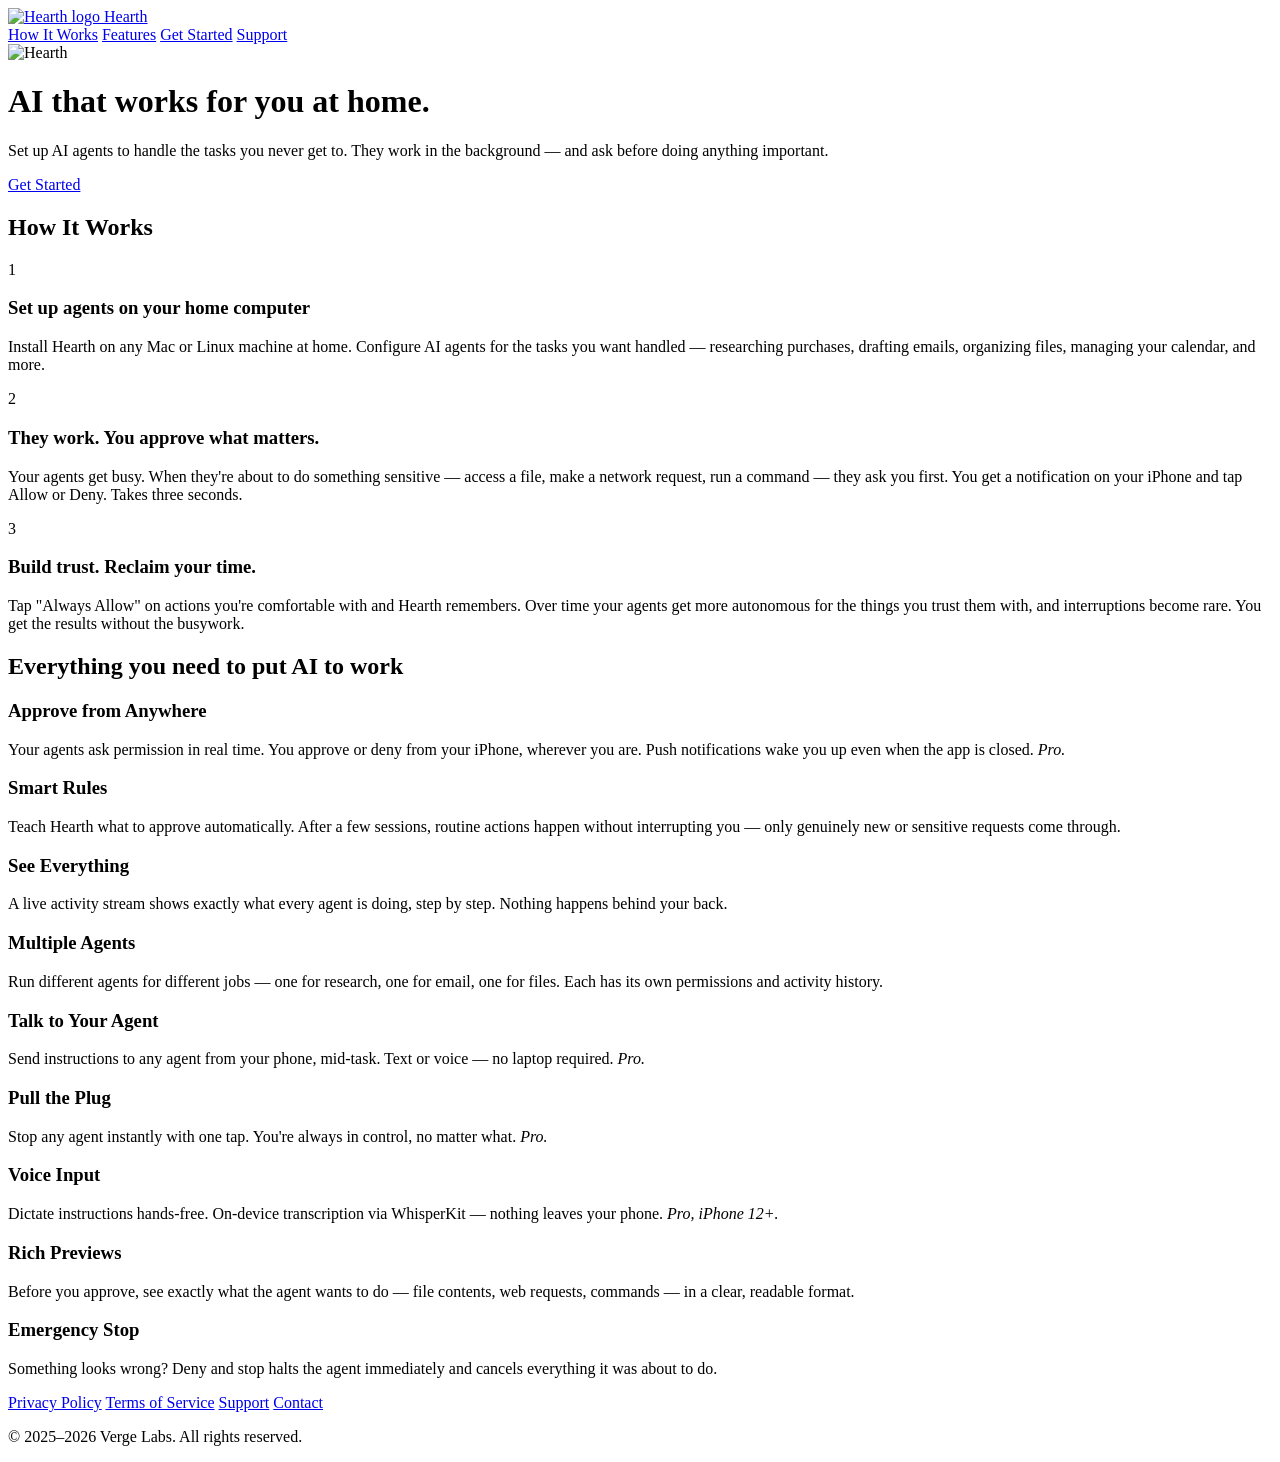
==== index.html @ f6258ebb "Reframe: household agents, Verge Labs, accurate CLI commands" ====
<!DOCTYPE html>
<html lang="en">
<head>
  <meta charset="UTF-8">
  <meta name="viewport" content="width=device-width, initial-scale=1.0">
  <title>Hearth - AI Agents for Everyday Life</title>
  <meta name="description" content="Hearth puts AI agents to work in your home. They handle the tedious stuff — research, emails, scheduling, files — while you stay in complete control from your iPhone.">
  <link rel="icon" type="image/svg+xml" href="hearthcmd.svg">
  <link rel="apple-touch-icon" href="hearthcmd-180.png">
  <link rel="stylesheet" href="style.css">
</head>
<body>
  <nav>
    <div class="container">
      <a href="/" class="brand">
        <img src="hearthcmd.svg" alt="Hearth logo">
        Hearth
      </a>
      <div class="nav-links">
        <a href="#how-it-works">How It Works</a>
        <a href="#features">Features</a>
        <a href="guide.html">Get Started</a>
        <a href="support.html">Support</a>
      </div>
    </div>
  </nav>

  <header class="hero">
    <div class="container">
      <img src="hearthcmd.svg" alt="Hearth" class="hero-logo">
      <h1>AI that works for you at home.</h1>
      <p class="tagline">Set up AI agents to handle the tasks you never get to. They work in the background &mdash; and ask before doing anything important.</p>
      <a href="guide.html" class="cta-button">Get Started</a>
    </div>
  </header>

  <section id="how-it-works">
    <div class="container">
      <h2>How It Works</h2>
      <div class="steps">
        <div class="step">
          <div class="step-number">1</div>
          <div class="step-content">
            <h3>Set up agents on your home computer</h3>
            <p>Install Hearth on any Mac or Linux machine at home. Configure AI agents for the tasks you want handled &mdash; researching purchases, drafting emails, organizing files, managing your calendar, and more.</p>
          </div>
        </div>
        <div class="step">
          <div class="step-number">2</div>
          <div class="step-content">
            <h3>They work. You approve what matters.</h3>
            <p>Your agents get busy. When they're about to do something sensitive &mdash; access a file, make a network request, run a command &mdash; they ask you first. You get a notification on your iPhone and tap Allow or Deny. Takes three seconds.</p>
          </div>
        </div>
        <div class="step">
          <div class="step-number">3</div>
          <div class="step-content">
            <h3>Build trust. Reclaim your time.</h3>
            <p>Tap "Always Allow" on actions you're comfortable with and Hearth remembers. Over time your agents get more autonomous for the things you trust them with, and interruptions become rare. You get the results without the busywork.</p>
          </div>
        </div>
      </div>
    </div>
  </section>

  <section id="features">
    <div class="container">
      <h2>Everything you need to put AI to work</h2>
      <div class="features-grid">
        <div class="feature-card">
          <h3>Approve from Anywhere</h3>
          <p>Your agents ask permission in real time. You approve or deny from your iPhone, wherever you are. Push notifications wake you up even when the app is closed. <em>Pro.</em></p>
        </div>
        <div class="feature-card">
          <h3>Smart Rules</h3>
          <p>Teach Hearth what to approve automatically. After a few sessions, routine actions happen without interrupting you &mdash; only genuinely new or sensitive requests come through.</p>
        </div>
        <div class="feature-card">
          <h3>See Everything</h3>
          <p>A live activity stream shows exactly what every agent is doing, step by step. Nothing happens behind your back.</p>
        </div>
        <div class="feature-card">
          <h3>Multiple Agents</h3>
          <p>Run different agents for different jobs &mdash; one for research, one for email, one for files. Each has its own permissions and activity history.</p>
        </div>
        <div class="feature-card">
          <h3>Talk to Your Agent</h3>
          <p>Send instructions to any agent from your phone, mid-task. Text or voice &mdash; no laptop required. <em>Pro.</em></p>
        </div>
        <div class="feature-card">
          <h3>Pull the Plug</h3>
          <p>Stop any agent instantly with one tap. You're always in control, no matter what. <em>Pro.</em></p>
        </div>
        <div class="feature-card">
          <h3>Voice Input</h3>
          <p>Dictate instructions hands-free. On-device transcription via WhisperKit &mdash; nothing leaves your phone. <em>Pro, iPhone 12+.</em></p>
        </div>
        <div class="feature-card">
          <h3>Rich Previews</h3>
          <p>Before you approve, see exactly what the agent wants to do &mdash; file contents, web requests, commands &mdash; in a clear, readable format.</p>
        </div>
        <div class="feature-card">
          <h3>Emergency Stop</h3>
          <p>Something looks wrong? Deny and stop halts the agent immediately and cancels everything it was about to do.</p>
        </div>
      </div>
    </div>
  </section>

  <footer>
    <div class="container">
      <div class="footer-links">
        <a href="privacy.html">Privacy Policy</a>
        <a href="terms.html">Terms of Service</a>
        <a href="support.html">Support</a>
        <a href="mailto:support@hearthcmd.com">Contact</a>
      </div>
      <p class="copyright">&copy; 2025&ndash;2026 Verge Labs. All rights reserved.</p>
    </div>
  </footer>
</body>
</html>
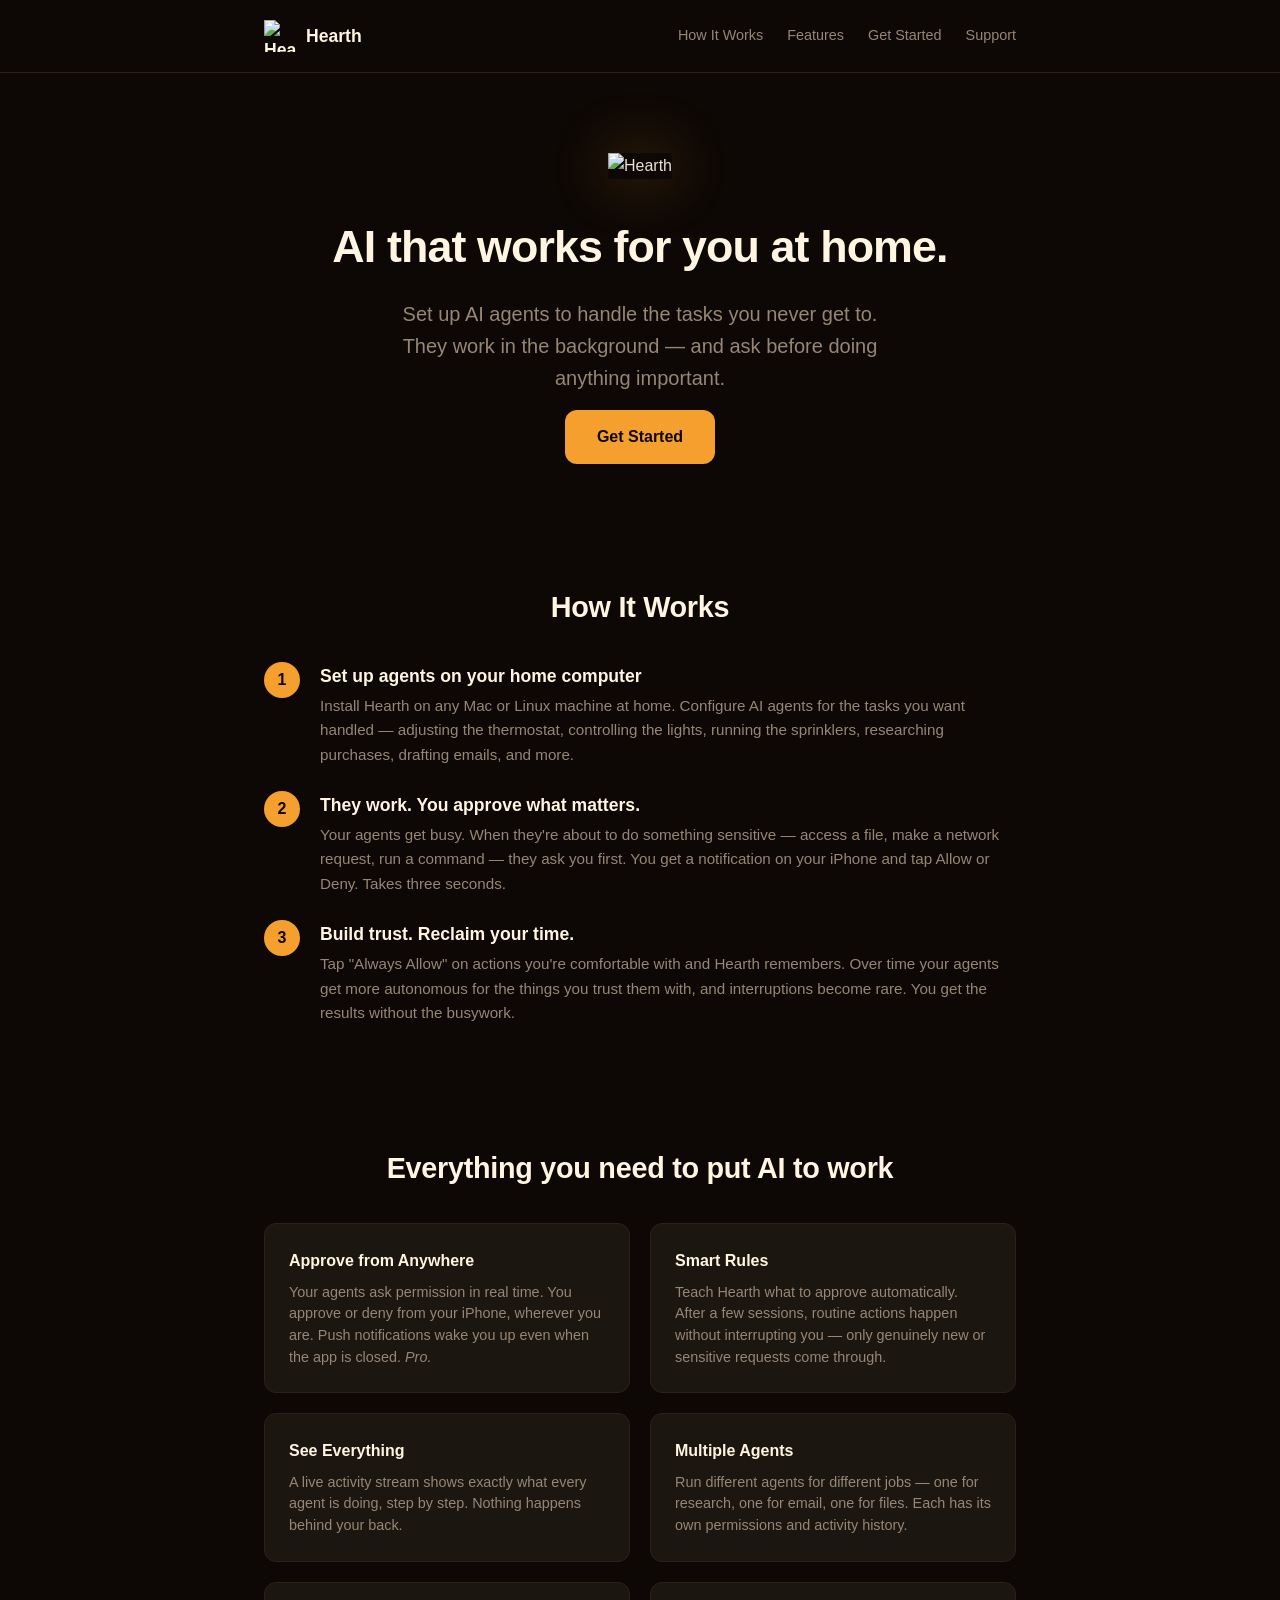
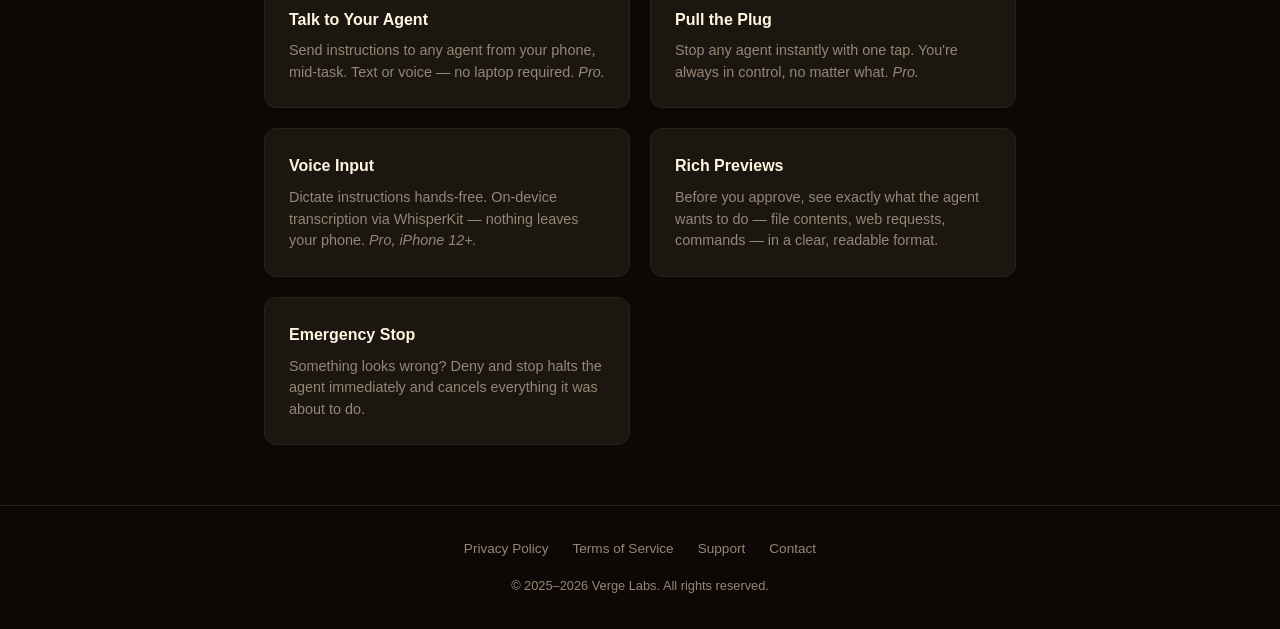
==== commit 110e59fc: "Reframe for household agents, Verge Labs branding, fix logo double-rounding" ====
--- a/index.html
+++ b/index.html
@@ -42,7 +42,7 @@
           <div class="step-number">1</div>
           <div class="step-content">
             <h3>Set up agents on your home computer</h3>
-            <p>Install Hearth on any Mac or Linux machine at home. Configure AI agents for the tasks you want handled &mdash; researching purchases, drafting emails, organizing files, managing your calendar, and more.</p>
+            <p>Install Hearth on any Mac or Linux machine at home. Configure AI agents for the tasks you want handled &mdash; adjusting the thermostat, controlling the lights, running the sprinklers, researching purchases, drafting emails, and more.</p>
           </div>
         </div>
         <div class="step">
--- a/style.css
+++ b/style.css
@@ -0,0 +1,469 @@
+/* Reset & Base */
+*, *::before, *::after {
+  box-sizing: border-box;
+  margin: 0;
+  padding: 0;
+}
+
+:root {
+  --accent: #f5a02e;
+  --accent-glow: rgba(245, 160, 46, 0.32);
+  --dark: #0d0805;
+  --dark-surface: #15100b;
+  --dark-card: #1c1611;
+  --dark-border: #2a2118;
+  --text: #e8e0d4;
+  --text-muted: #968675;
+  --text-heading: #fff5e0;
+}
+
+html {
+  scroll-behavior: smooth;
+}
+
+body {
+  font-family: -apple-system, BlinkMacSystemFont, "SF Pro Text", "Helvetica Neue", Arial, sans-serif;
+  background: var(--dark);
+  color: var(--text);
+  line-height: 1.6;
+  -webkit-font-smoothing: antialiased;
+}
+
+a {
+  color: var(--accent);
+  text-decoration: none;
+}
+
+a:hover {
+  text-decoration: underline;
+}
+
+/* Layout */
+.container {
+  max-width: 800px;
+  margin: 0 auto;
+  padding: 0 24px;
+}
+
+/* Navigation */
+nav {
+  padding: 20px 0;
+  border-bottom: 1px solid var(--dark-border);
+}
+
+nav .container {
+  display: flex;
+  align-items: center;
+  justify-content: space-between;
+}
+
+nav .brand {
+  display: flex;
+  align-items: center;
+  gap: 10px;
+  color: var(--text-heading);
+  font-weight: 600;
+  font-size: 1.1rem;
+}
+
+nav .brand img {
+  width: 32px;
+  height: 32px;
+  
+}
+
+nav .nav-links {
+  display: flex;
+  gap: 24px;
+}
+
+nav .nav-links a {
+  color: var(--text-muted);
+  font-size: 0.9rem;
+}
+
+nav .nav-links a:hover {
+  color: var(--text);
+  text-decoration: none;
+}
+
+/* Hero */
+.hero {
+  text-align: center;
+  padding: 80px 0 60px;
+}
+
+.hero-logo {
+  width: 128px;
+  height: 128px;
+  
+  margin-bottom: 32px;
+  box-shadow: 0 0 60px var(--accent-glow);
+}
+
+.hero h1 {
+  font-size: 2.8rem;
+  font-weight: 700;
+  color: var(--text-heading);
+  margin-bottom: 16px;
+  letter-spacing: -0.02em;
+}
+
+.hero .tagline {
+  font-size: 1.25rem;
+  color: var(--text-muted);
+  max-width: 520px;
+  margin: 0 auto 16px;
+}
+
+.hero .supported-agents {
+  font-size: 1.05rem;
+  color: var(--accent);
+  margin: 0 auto 40px;
+}
+
+.hero-video {
+  display: block;
+  margin: 0 auto 32px;
+  width: 100%;
+  max-width: 560px;
+  max-height: 500px;
+  aspect-ratio: 16 / 9;
+  border-radius: 16px;
+  box-shadow: 0 0 40px rgba(0, 0, 0, 0.5);
+}
+
+.media-placeholder {
+  display: flex;
+  align-items: center;
+  justify-content: center;
+  background: var(--dark-card);
+  border: 1px dashed var(--dark-border);
+  color: var(--text-muted);
+  font-size: 0.8rem;
+  letter-spacing: 0.16em;
+  text-transform: uppercase;
+}
+
+.cta-button {
+  display: inline-block;
+  background: var(--accent);
+  color: var(--dark);
+  font-weight: 600;
+  font-size: 1rem;
+  padding: 14px 32px;
+  border-radius: 12px;
+  transition: opacity 0.2s;
+}
+
+.cta-button:hover {
+  opacity: 0.85;
+  text-decoration: none;
+}
+
+/* Video */
+.video-wrapper {
+  max-width: 640px;
+  margin: 0 auto;
+  aspect-ratio: 16 / 9;
+  border-radius: 12px;
+  overflow: hidden;
+  box-shadow: 0 0 40px rgba(0, 0, 0, 0.5);
+}
+
+.video-wrapper iframe {
+  width: 100%;
+  height: 100%;
+}
+
+/* Sections */
+section {
+  padding: 60px 0;
+}
+
+section h2 {
+  font-size: 1.8rem;
+  font-weight: 700;
+  color: var(--text-heading);
+  margin-bottom: 32px;
+  text-align: center;
+  letter-spacing: -0.01em;
+}
+
+/* How It Works */
+.steps {
+  display: flex;
+  flex-direction: column;
+  gap: 24px;
+}
+
+.step {
+  display: flex;
+  gap: 20px;
+  align-items: flex-start;
+}
+
+.step-number {
+  flex-shrink: 0;
+  width: 36px;
+  height: 36px;
+  background: var(--accent);
+  color: var(--dark);
+  font-weight: 700;
+  font-size: 1rem;
+  border-radius: 50%;
+  display: flex;
+  align-items: center;
+  justify-content: center;
+}
+
+.step-content h3 {
+  font-size: 1.1rem;
+  color: var(--text-heading);
+  margin-bottom: 4px;
+}
+
+.step-content p {
+  color: var(--text-muted);
+  font-size: 0.95rem;
+}
+
+/* Features */
+.features-grid {
+  display: grid;
+  grid-template-columns: 1fr 1fr;
+  gap: 20px;
+}
+
+.feature-card {
+  background: var(--dark-card);
+  border: 1px solid var(--dark-border);
+  border-radius: 12px;
+  padding: 24px;
+}
+
+.feature-card h3 {
+  color: var(--text-heading);
+  font-size: 1rem;
+  margin-bottom: 8px;
+}
+
+.feature-card p {
+  color: var(--text-muted);
+  font-size: 0.9rem;
+  line-height: 1.5;
+}
+
+/* Footer */
+footer {
+  border-top: 1px solid var(--dark-border);
+  padding: 32px 0;
+  text-align: center;
+}
+
+footer .footer-links {
+  display: flex;
+  justify-content: center;
+  gap: 24px;
+  margin-bottom: 16px;
+}
+
+footer .footer-links a {
+  color: var(--text-muted);
+  font-size: 0.85rem;
+}
+
+footer .footer-links a:hover {
+  color: var(--text);
+}
+
+footer .copyright {
+  color: var(--text-muted);
+  font-size: 0.8rem;
+}
+
+/* Legal pages */
+.legal {
+  padding: 60px 0;
+}
+
+.legal h1 {
+  font-size: 2rem;
+  font-weight: 700;
+  color: var(--text-heading);
+  margin-bottom: 8px;
+}
+
+.legal .last-updated {
+  color: var(--text-muted);
+  font-size: 0.9rem;
+  margin-bottom: 40px;
+}
+
+.legal h2 {
+  font-size: 1.3rem;
+  text-align: left;
+  margin-top: 36px;
+  margin-bottom: 12px;
+}
+
+.legal p,
+.legal ul {
+  margin-bottom: 16px;
+  font-size: 0.95rem;
+  line-height: 1.7;
+}
+
+.legal ul {
+  padding-left: 24px;
+}
+
+.legal li {
+  margin-bottom: 8px;
+}
+
+/* Support / docs page */
+.docs {
+  padding: 60px 0;
+}
+
+.docs h1 {
+  font-size: 2rem;
+  font-weight: 700;
+  color: var(--text-heading);
+  margin-bottom: 32px;
+}
+
+.docs h2 {
+  font-size: 1.3rem;
+  text-align: left;
+  margin-top: 36px;
+  margin-bottom: 12px;
+}
+
+.docs h3 {
+  font-size: 1.1rem;
+  color: var(--text-heading);
+  margin-top: 24px;
+  margin-bottom: 8px;
+}
+
+.docs p,
+.docs ul,
+.docs ol {
+  margin-bottom: 16px;
+  font-size: 0.95rem;
+  line-height: 1.7;
+}
+
+.docs ul,
+.docs ol {
+  padding-left: 24px;
+}
+
+.docs li {
+  margin-bottom: 8px;
+}
+
+.docs code {
+  font-family: "SF Mono", "Menlo", "Monaco", monospace;
+  font-size: 0.85em;
+  background: var(--dark-card);
+  border: 1px solid var(--dark-border);
+  padding: 2px 6px;
+  border-radius: 4px;
+}
+
+.docs pre {
+  background: var(--dark-card);
+  border: 1px solid var(--dark-border);
+  border-radius: 8px;
+  padding: 16px;
+  overflow-x: auto;
+  margin-bottom: 16px;
+  position: relative;
+}
+
+.copy-btn {
+  position: absolute;
+  top: 8px;
+  right: 8px;
+  background: var(--dark-border);
+  color: var(--text-muted);
+  border: none;
+  border-radius: 4px;
+  padding: 4px 10px;
+  font-size: 0.75rem;
+  cursor: pointer;
+  opacity: 0;
+  transition: opacity 0.15s, background 0.15s;
+}
+
+.docs pre:hover .copy-btn {
+  opacity: 1;
+}
+
+.copy-btn:hover {
+  background: var(--accent);
+  color: var(--dark);
+}
+
+.copy-btn.copied {
+  background: var(--accent);
+  color: var(--dark);
+  opacity: 1;
+}
+
+.docs pre code {
+  background: none;
+  border: none;
+  padding: 0;
+  font-size: 0.85rem;
+  line-height: 1.5;
+}
+
+.docs table {
+  width: 100%;
+  border-collapse: collapse;
+  margin-bottom: 16px;
+  font-size: 0.9rem;
+}
+
+.docs th,
+.docs td {
+  text-align: left;
+  padding: 10px 12px;
+  border-bottom: 1px solid var(--dark-border);
+}
+
+.docs th {
+  color: var(--text-heading);
+  font-weight: 600;
+}
+
+.docs td {
+  color: var(--text-muted);
+}
+
+.docs td code {
+  font-size: 0.8rem;
+}
+
+/* Responsive */
+@media (max-width: 600px) {
+  .hero h1 {
+    font-size: 2rem;
+  }
+
+  .hero .tagline {
+    font-size: 1.05rem;
+  }
+
+  .features-grid {
+    grid-template-columns: 1fr;
+  }
+
+  nav .nav-links {
+    gap: 16px;
+  }
+}
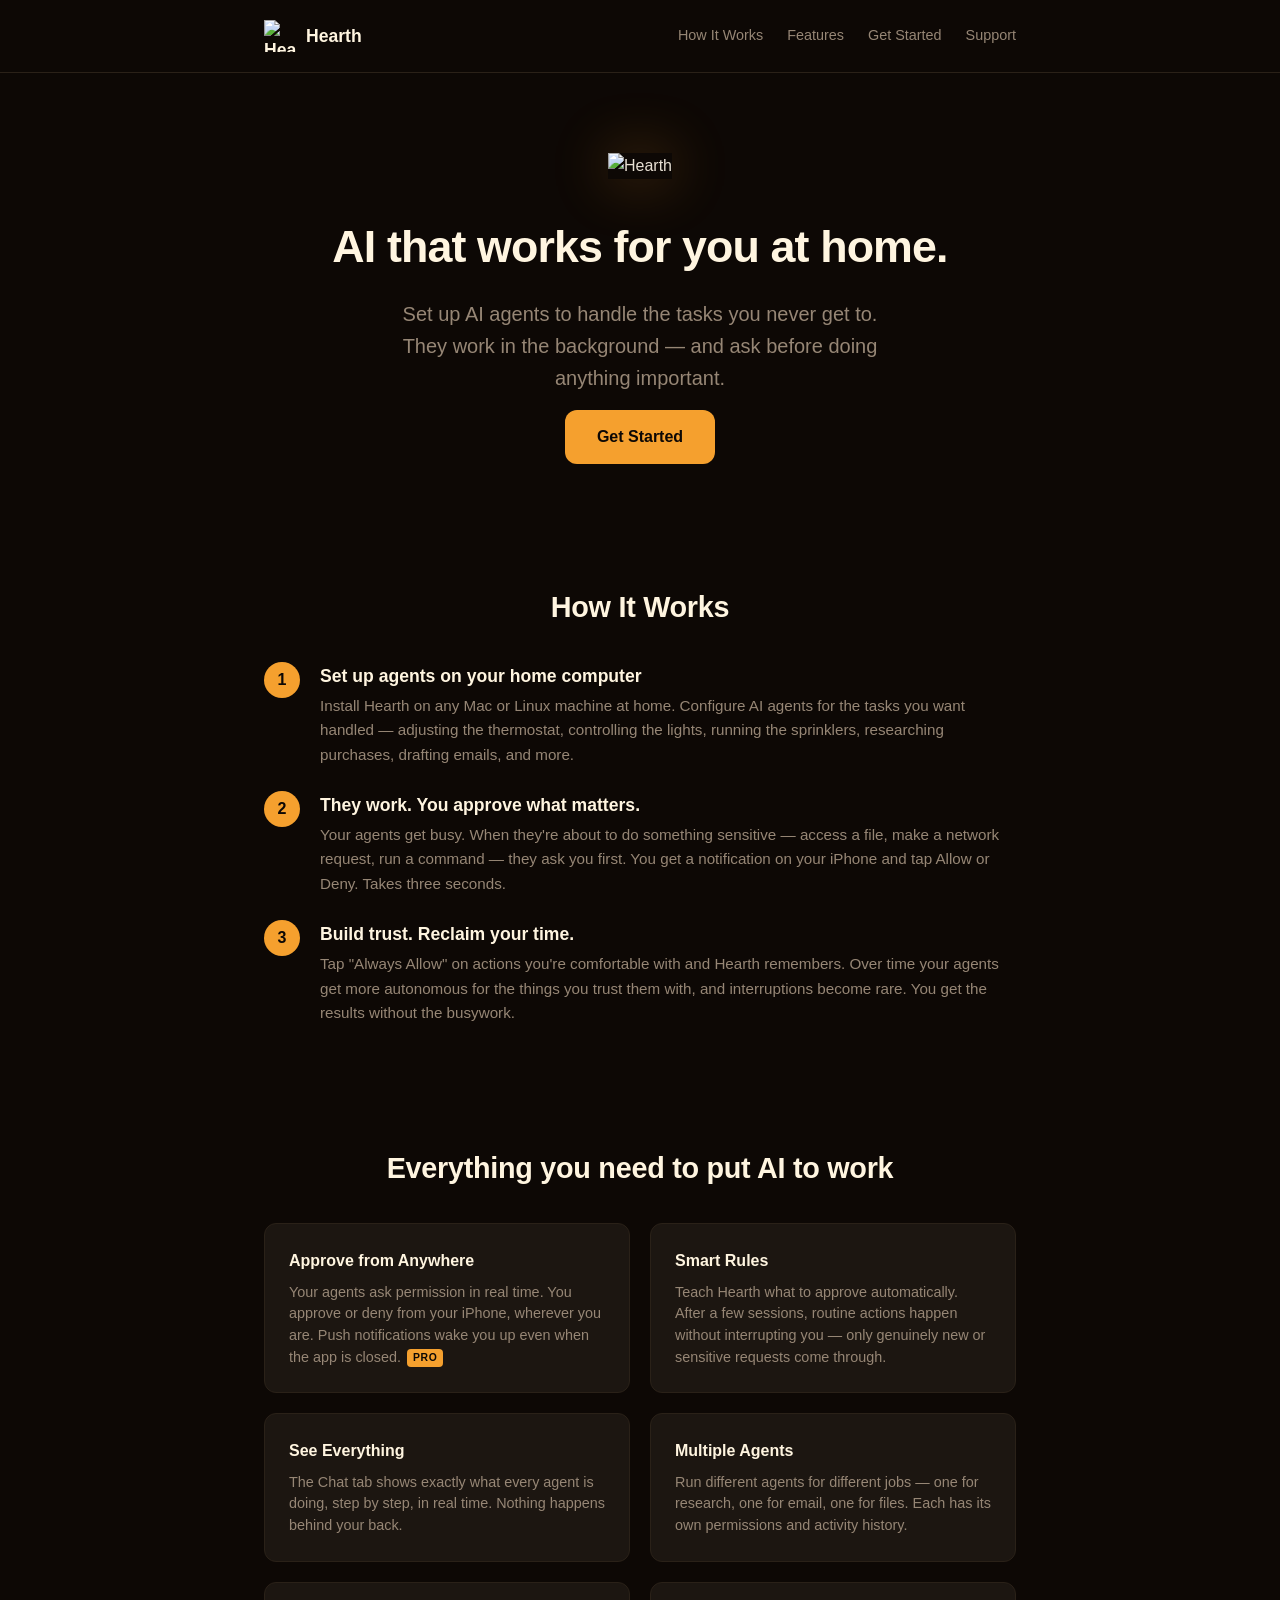
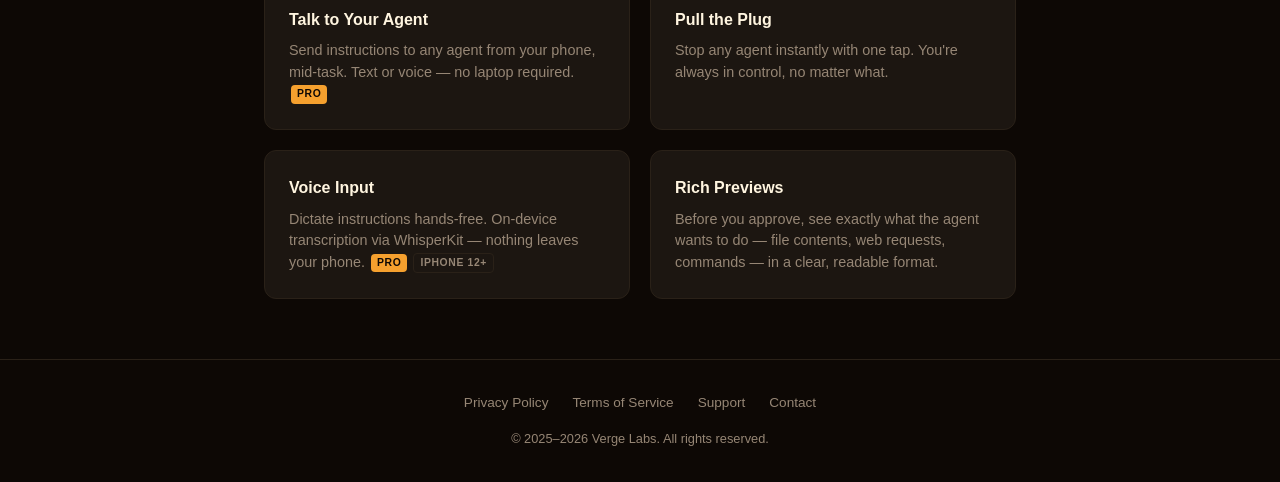
==== commit 131649d5: "Reframe for household agents; Verge Labs branding; Chat tab rename; Pro badge;   content fixes" ====
--- a/index.html
+++ b/index.html
@@ -69,7 +69,7 @@
       <div class="features-grid">
         <div class="feature-card">
           <h3>Approve from Anywhere</h3>
-          <p>Your agents ask permission in real time. You approve or deny from your iPhone, wherever you are. Push notifications wake you up even when the app is closed. <em>Pro.</em></p>
+          <p>Your agents ask permission in real time. You approve or deny from your iPhone, wherever you are. Push notifications wake you up even when the app is closed. <span class="pro-badge">Pro</span></p>
         </div>
         <div class="feature-card">
           <h3>Smart Rules</h3>
@@ -77,7 +77,7 @@
         </div>
         <div class="feature-card">
           <h3>See Everything</h3>
-          <p>A live activity stream shows exactly what every agent is doing, step by step. Nothing happens behind your back.</p>
+          <p>The Chat tab shows exactly what every agent is doing, step by step, in real time. Nothing happens behind your back.</p>
         </div>
         <div class="feature-card">
           <h3>Multiple Agents</h3>
@@ -85,23 +85,19 @@
         </div>
         <div class="feature-card">
           <h3>Talk to Your Agent</h3>
-          <p>Send instructions to any agent from your phone, mid-task. Text or voice &mdash; no laptop required. <em>Pro.</em></p>
+          <p>Send instructions to any agent from your phone, mid-task. Text or voice &mdash; no laptop required. <span class="pro-badge">Pro</span></p>
         </div>
         <div class="feature-card">
           <h3>Pull the Plug</h3>
-          <p>Stop any agent instantly with one tap. You're always in control, no matter what. <em>Pro.</em></p>
+          <p>Stop any agent instantly with one tap. You're always in control, no matter what.</p>
         </div>
         <div class="feature-card">
           <h3>Voice Input</h3>
-          <p>Dictate instructions hands-free. On-device transcription via WhisperKit &mdash; nothing leaves your phone. <em>Pro, iPhone 12+.</em></p>
+          <p>Dictate instructions hands-free. On-device transcription via WhisperKit &mdash; nothing leaves your phone. <span class="pro-badge">Pro</span> <span class="pro-badge" style="background:var(--dark-card);color:var(--text-muted);border:1px solid var(--dark-border);">iPhone 12+</span></p>
         </div>
         <div class="feature-card">
           <h3>Rich Previews</h3>
           <p>Before you approve, see exactly what the agent wants to do &mdash; file contents, web requests, commands &mdash; in a clear, readable format.</p>
-        </div>
-        <div class="feature-card">
-          <h3>Emergency Stop</h3>
-          <p>Something looks wrong? Deny and stop halts the agent immediately and cancels everything it was about to do.</p>
         </div>
       </div>
     </div>
--- a/style.css
+++ b/style.css
@@ -254,6 +254,21 @@
   line-height: 1.5;
 }
 
+.pro-badge {
+  display: inline-block;
+  background: var(--accent);
+  color: var(--dark);
+  font-size: 0.65rem;
+  font-weight: 700;
+  letter-spacing: 0.06em;
+  text-transform: uppercase;
+  padding: 2px 6px;
+  border-radius: 4px;
+  vertical-align: middle;
+  margin-left: 2px;
+  line-height: 1.4;
+}
+
 /* Footer */
 footer {
   border-top: 1px solid var(--dark-border);
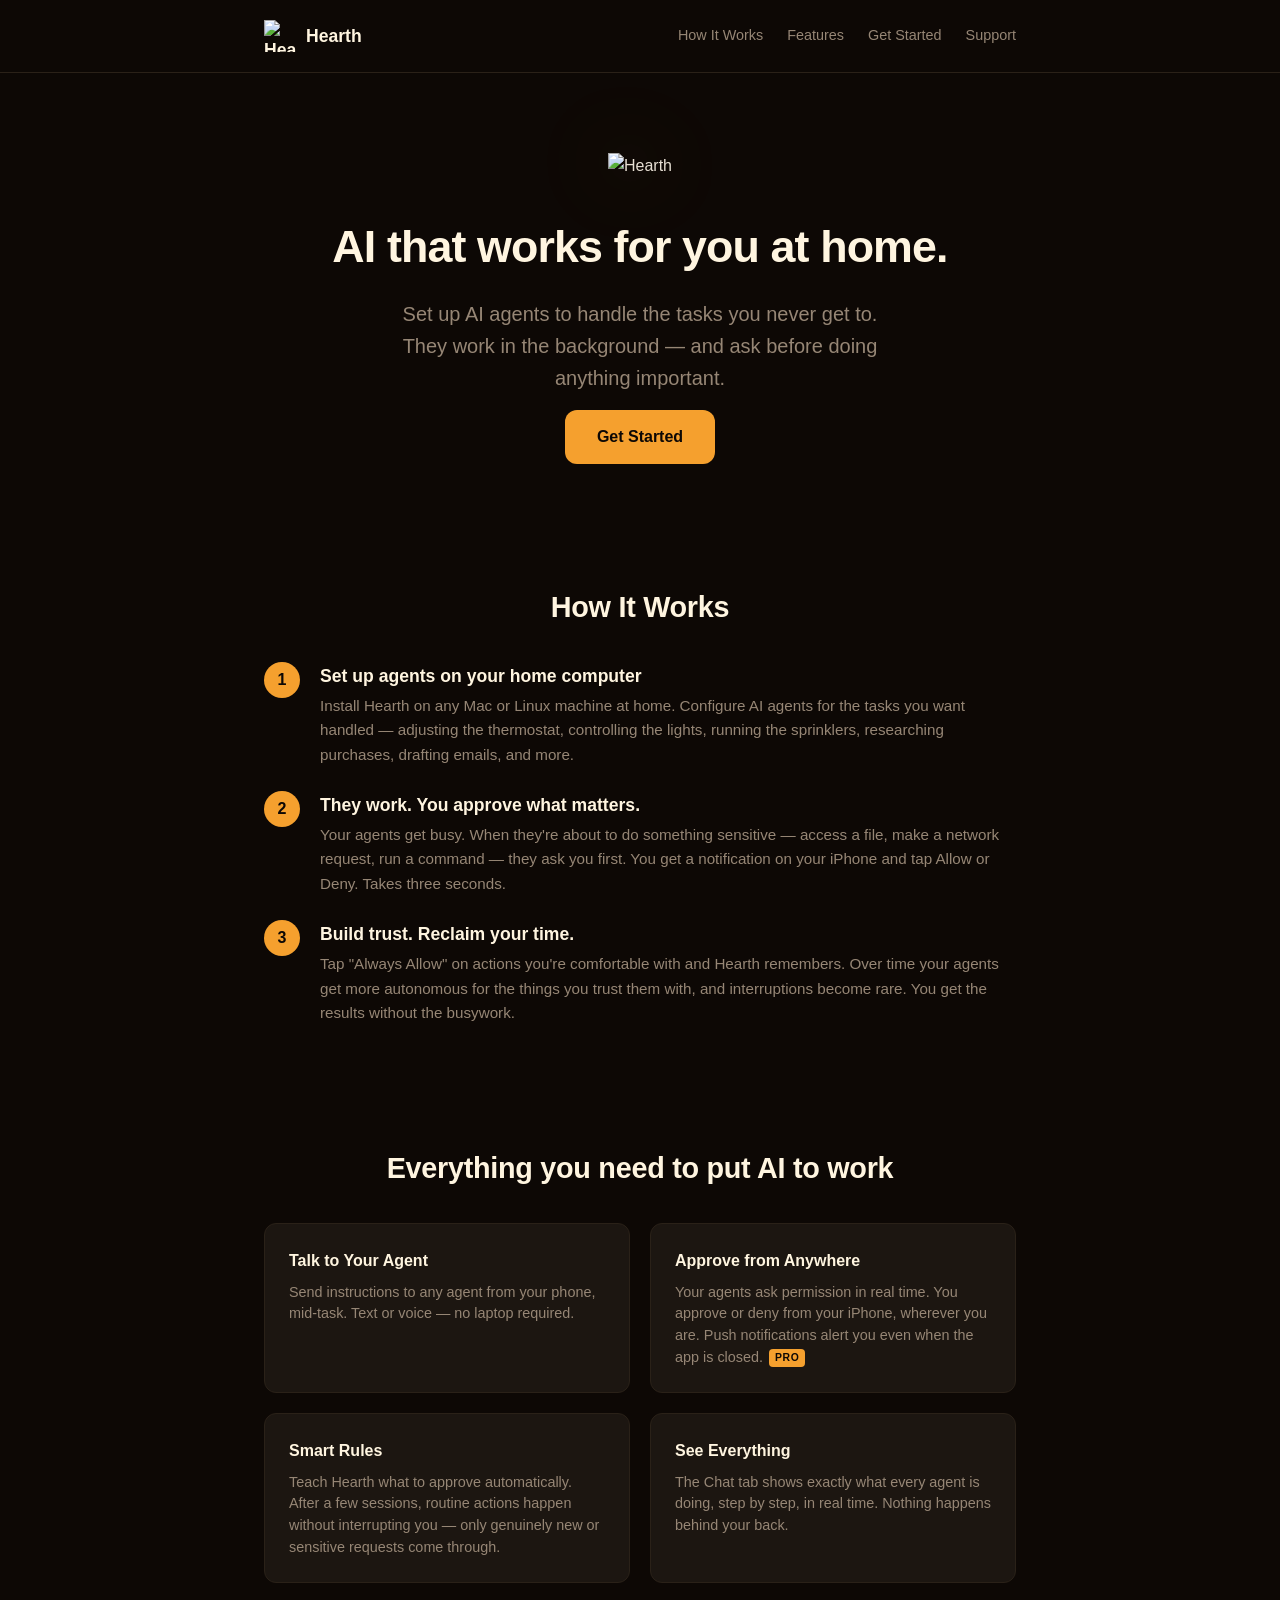
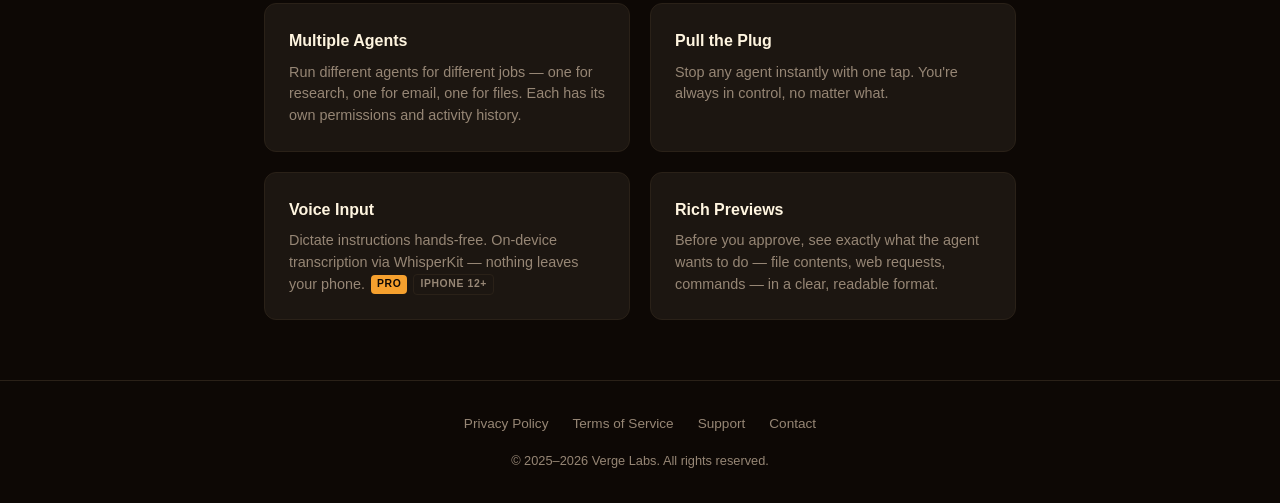
==== commit 027d436a: "Content overhaul: household agent framing, Verge Labs, legal updates, UI terminology" ====
--- a/index.html
+++ b/index.html
@@ -68,8 +68,12 @@
       <h2>Everything you need to put AI to work</h2>
       <div class="features-grid">
         <div class="feature-card">
+          <h3>Talk to Your Agent</h3>
+          <p>Send instructions to any agent from your phone, mid-task. Text or voice &mdash; no laptop required.</p>
+        </div>
+        <div class="feature-card">
           <h3>Approve from Anywhere</h3>
-          <p>Your agents ask permission in real time. You approve or deny from your iPhone, wherever you are. Push notifications wake you up even when the app is closed. <span class="pro-badge">Pro</span></p>
+          <p>Your agents ask permission in real time. You approve or deny from your iPhone, wherever you are. Push notifications alert you even when the app is closed. <span class="pro-badge">Pro</span></p>
         </div>
         <div class="feature-card">
           <h3>Smart Rules</h3>
@@ -82,10 +86,6 @@
         <div class="feature-card">
           <h3>Multiple Agents</h3>
           <p>Run different agents for different jobs &mdash; one for research, one for email, one for files. Each has its own permissions and activity history.</p>
-        </div>
-        <div class="feature-card">
-          <h3>Talk to Your Agent</h3>
-          <p>Send instructions to any agent from your phone, mid-task. Text or voice &mdash; no laptop required. <span class="pro-badge">Pro</span></p>
         </div>
         <div class="feature-card">
           <h3>Pull the Plug</h3>
--- a/style.css
+++ b/style.css
@@ -96,9 +96,8 @@
 .hero-logo {
   width: 128px;
   height: 128px;
-  
   margin-bottom: 32px;
-  box-shadow: 0 0 60px var(--accent-glow);
+  filter: drop-shadow(0 0 40px var(--accent-glow));
 }
 
 .hero h1 {
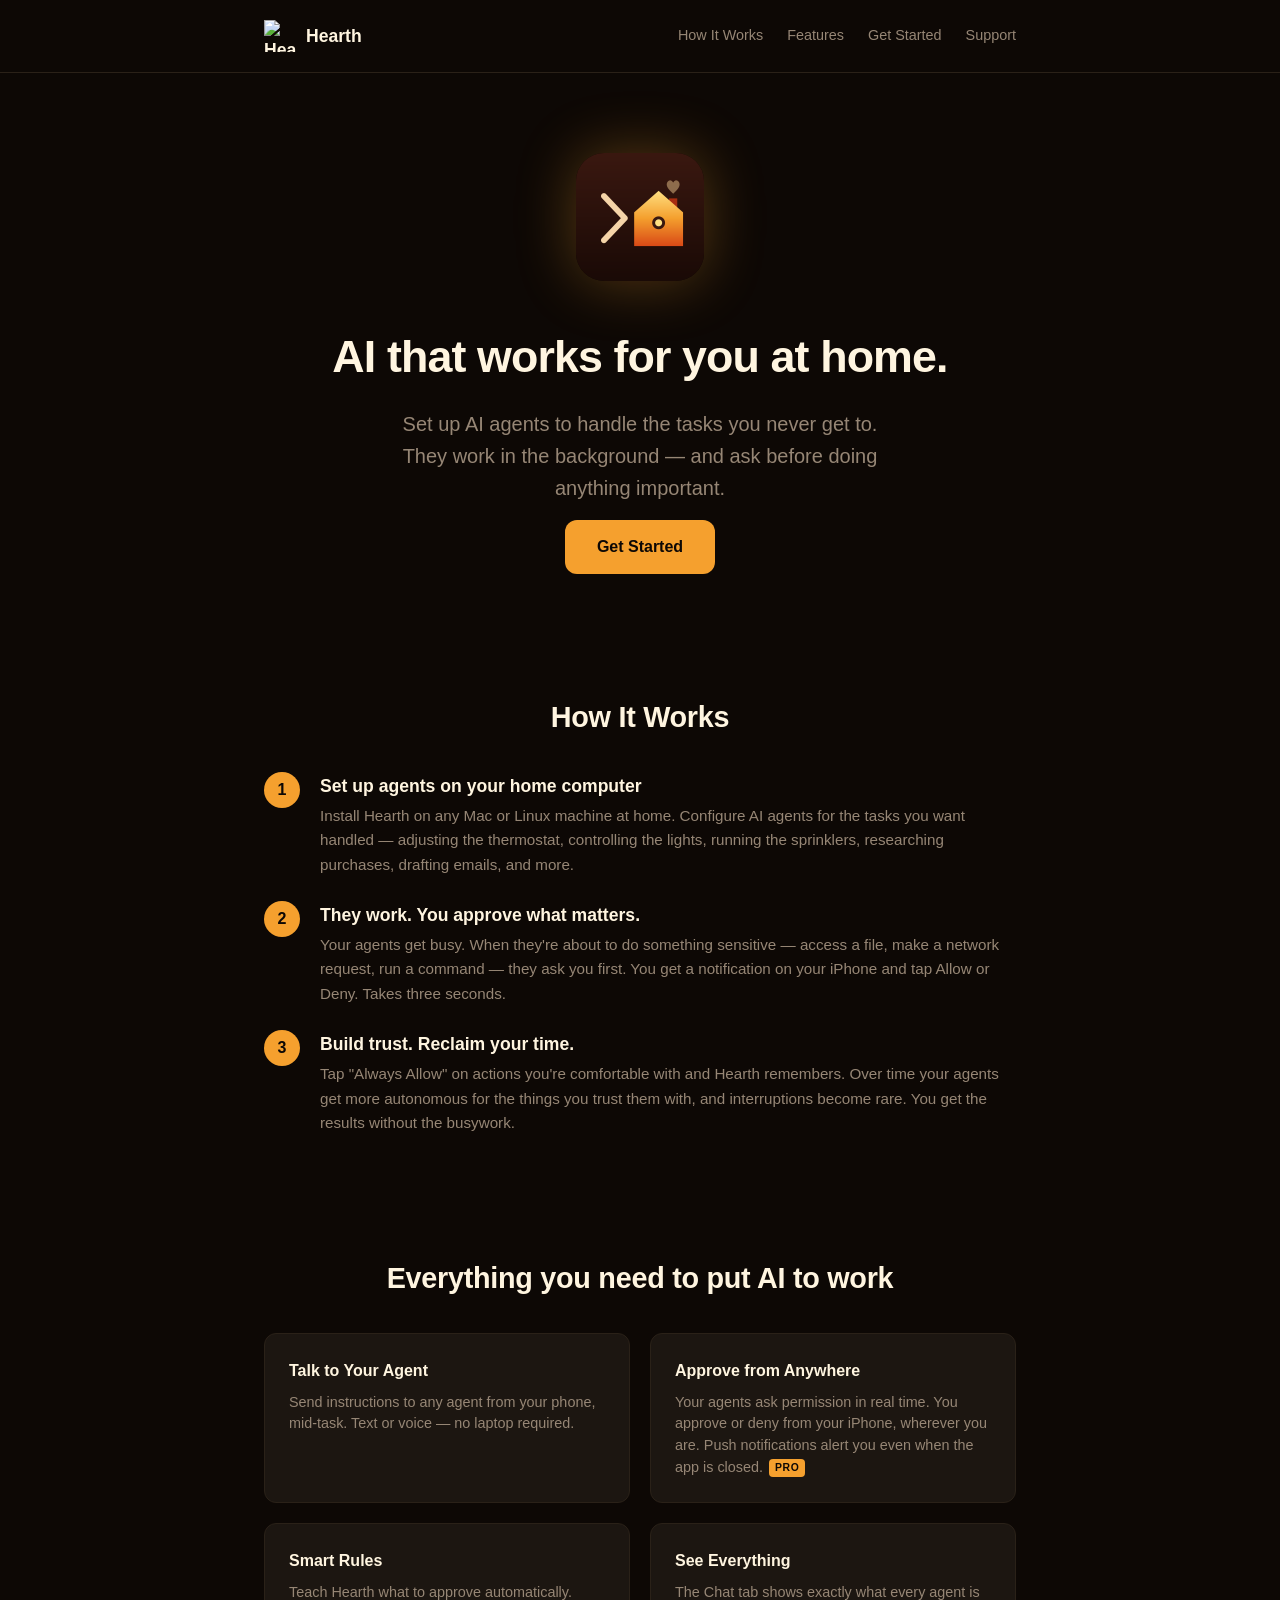
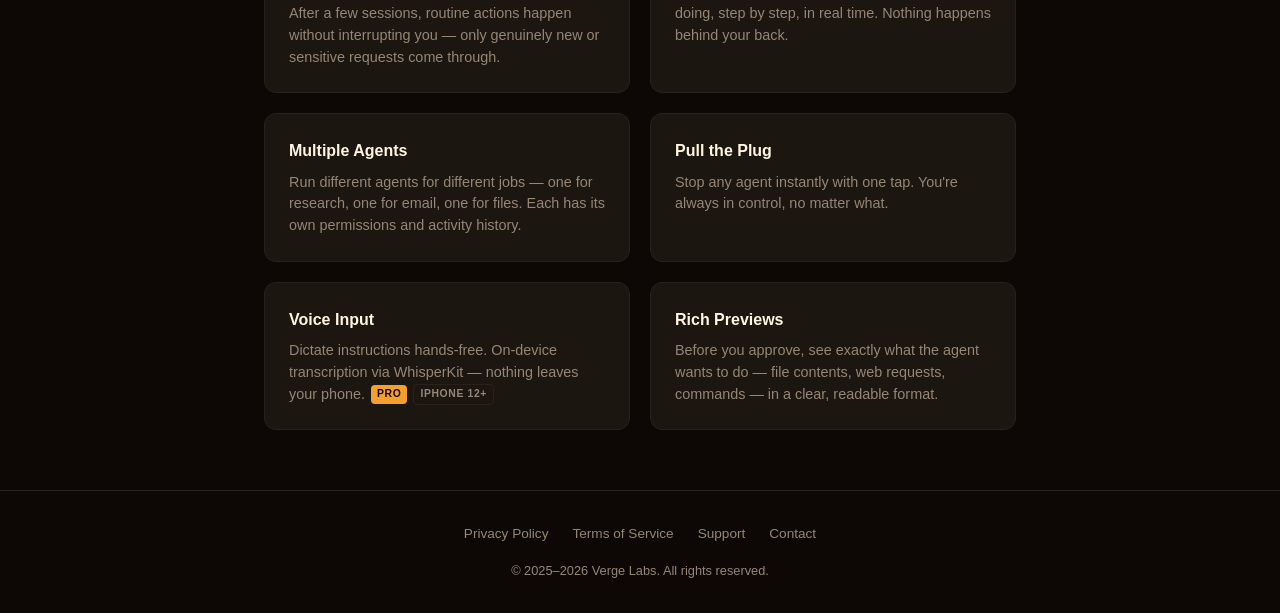
==== commit 06c7e7c1: "Fix hero logo: PNG + wrapper div, reliable border-radius glow" ====
--- a/index.html
+++ b/index.html
@@ -27,7 +27,9 @@
 
   <header class="hero">
     <div class="container">
-      <img src="hearthcmd.svg" alt="Hearth" class="hero-logo">
+      <div class="hero-logo-wrapper">
+        <img src="hearthcmd-1024.png" alt="Hearth" class="hero-logo">
+      </div>
       <h1>AI that works for you at home.</h1>
       <p class="tagline">Set up AI agents to handle the tasks you never get to. They work in the background &mdash; and ask before doing anything important.</p>
       <a href="guide.html" class="cta-button">Get Started</a>
--- a/style.css
+++ b/style.css
@@ -93,11 +93,20 @@
   padding: 80px 0 60px;
 }
 
+.hero-logo-wrapper {
+  width: 128px;
+  height: 128px;
+  border-radius: 28px;
+  overflow: hidden;
+  box-shadow: 0 0 60px var(--accent-glow);
+  margin-bottom: 32px;
+  display: inline-block;
+}
+
 .hero-logo {
   width: 128px;
   height: 128px;
-  margin-bottom: 32px;
-  filter: drop-shadow(0 0 40px var(--accent-glow));
+  display: block;
 }
 
 .hero h1 {
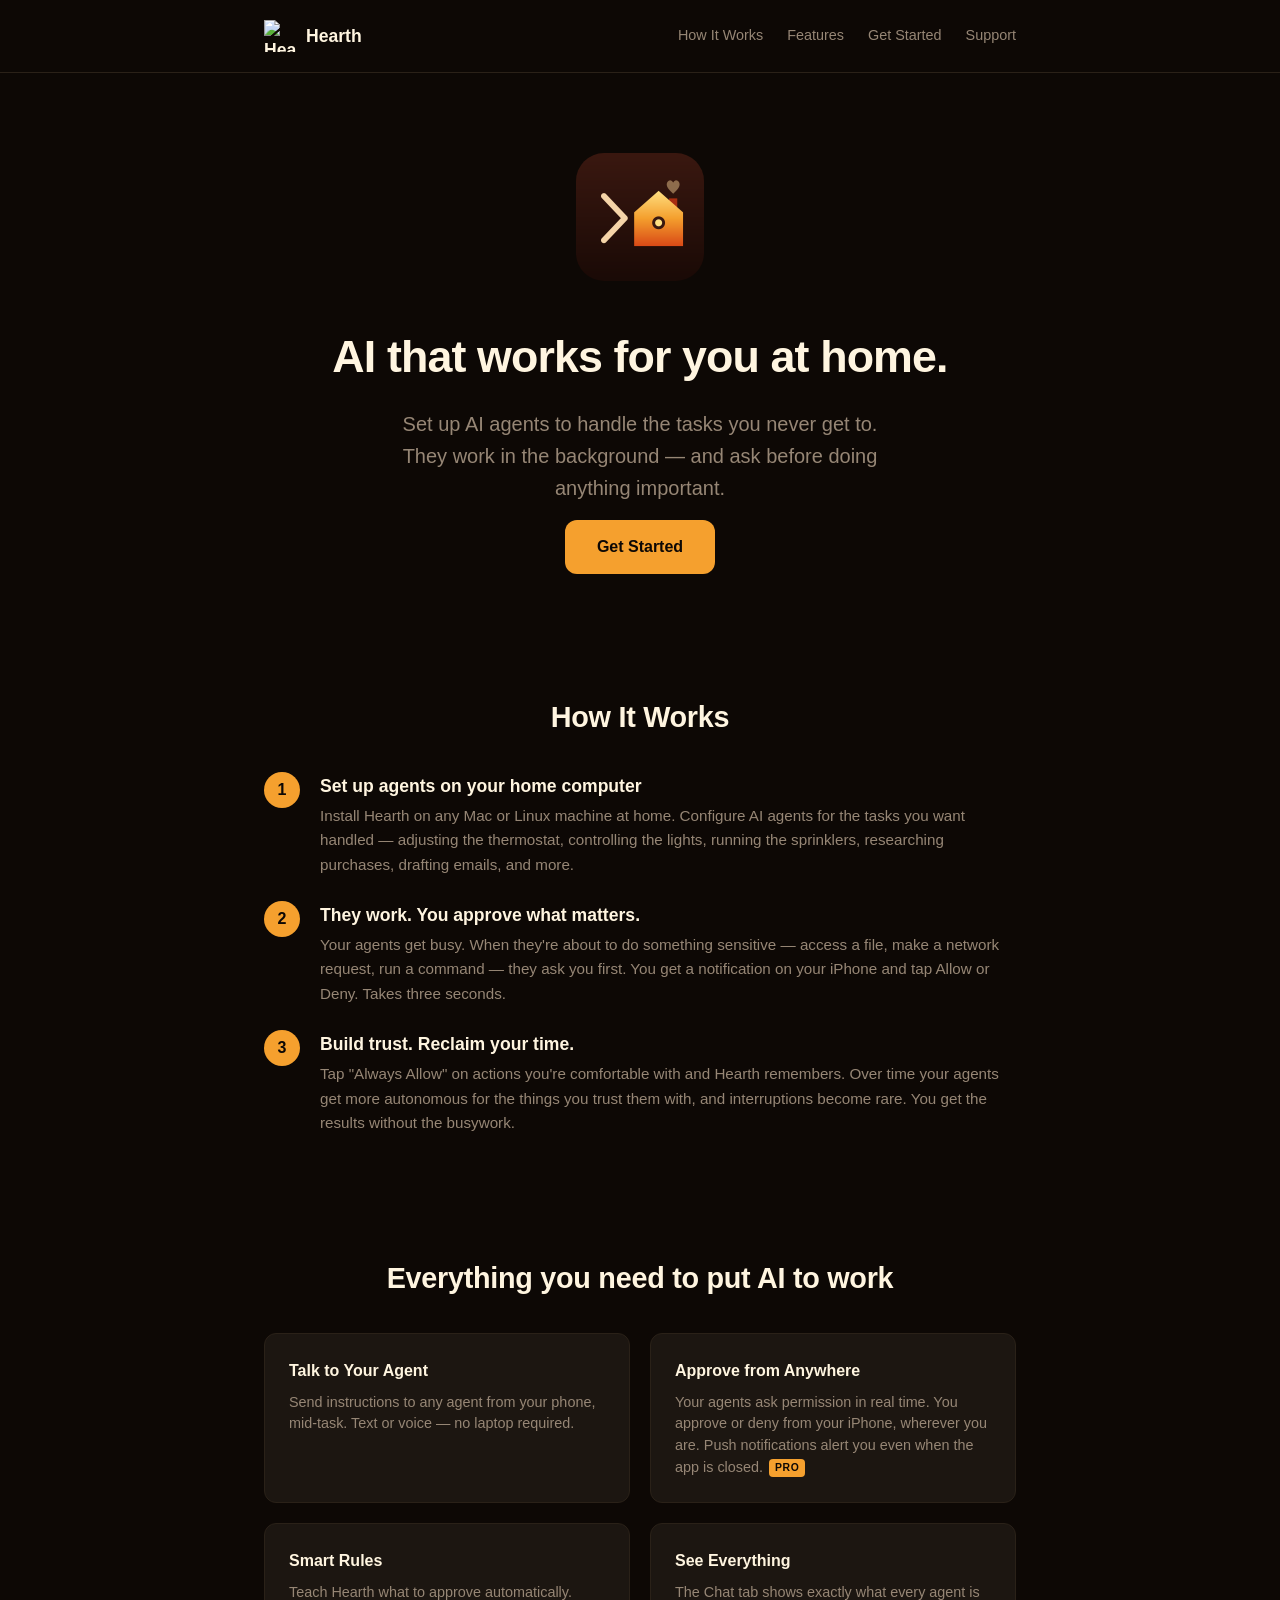
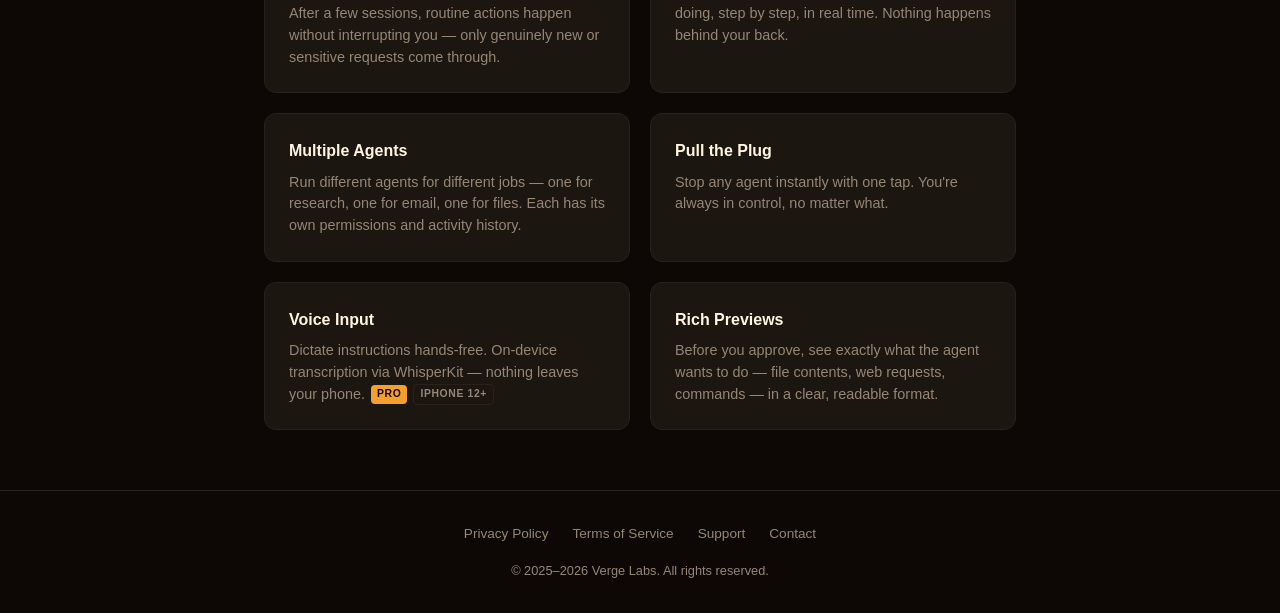
==== commit 4509b7a7: "chore: update support email to support@vergelabs.org Co-Authored-By: Claude Sonnet 4.6 <noreply@anth" ====
--- a/index.html
+++ b/index.html
@@ -111,7 +111,7 @@
         <a href="privacy.html">Privacy Policy</a>
         <a href="terms.html">Terms of Service</a>
         <a href="support.html">Support</a>
-        <a href="mailto:support@hearthcmd.com">Contact</a>
+        <a href="mailto:support@vergelabs.org">Contact</a>
       </div>
       <p class="copyright">&copy; 2025&ndash;2026 Verge Labs. All rights reserved.</p>
     </div>
--- a/style.css
+++ b/style.css
@@ -98,7 +98,6 @@
   height: 128px;
   border-radius: 28px;
   overflow: hidden;
-  box-shadow: 0 0 60px var(--accent-glow);
   margin-bottom: 32px;
   display: inline-block;
 }
